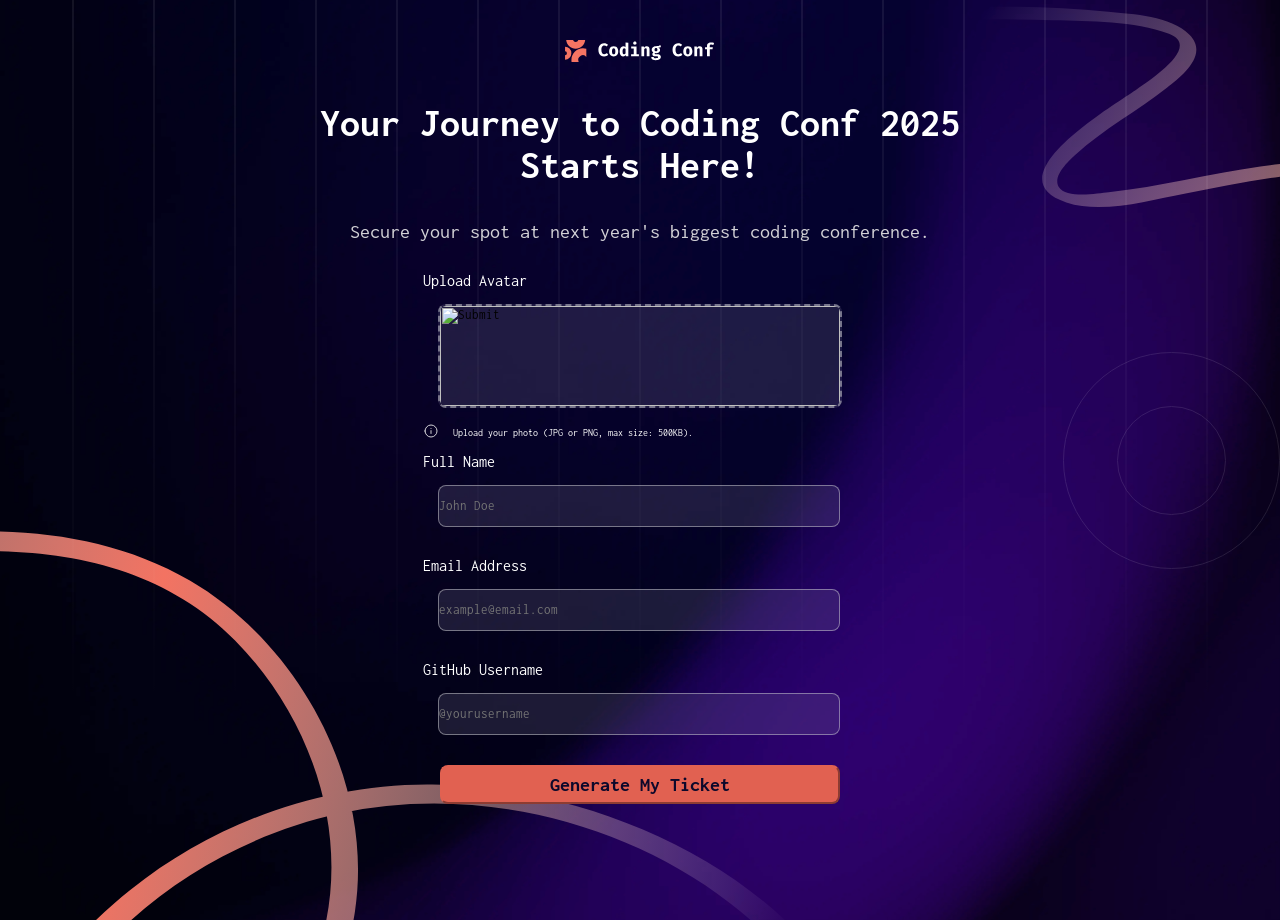
==== index.html @ 19244f57 "Add files via upload" ====
<!DOCTYPE html>
<html lang="en">

<head>
  <meta charset="UTF-8">
  <meta name="viewport" content="width=device-width, initial-scale=1.0">
  <!-- displays site properly based on user's device -->

  <link rel="icon" type="image/png" sizes="32x32" href="assets/images/favicon-32x32.png">
  <link rel="stylesheet" href="style.css">

  <title>Gerador de Ingresso para Conferência</title>
</head>

<body>

  <img src="assets/images/logo-full.svg" alt="logo" id="logo-full">
  <!-- Form starts -->
  <main id="main">

    <h1>Your Journey to Coding Conf 2025 Starts Here!</h1>
    <h2> Secure your spot at next year's biggest coding conference.</h2>


    <form>
      <div class="dados">
        <label for="image">Upload Avatar</label> <br>
        <input type="image" required placeholder = "Drag and drop or click to upload" class="upload-imagem"> <br>
        <img src="assets/images/icon-info.svg" alt="info">
        <p class="upload-p">Upload your photo (JPG or PNG, max size: 500KB).</p>
      </div>

      <div class="dados">
        <label for="nome">Full Name</label> <br>
        <input type="text" id="nome" required placeholder="John Doe">
      </div>
      <div class="dados">
        <label for="email">Email Address</label> <br>
        <input type="email" id="email" required placeholder="example@email.com">
      </div>
      <div class="dados">
        <label for="username">GitHub Username</label> <br>
        <input type="text" id="username" required placeholder="@yourusername">
      </div>

    </form>
    <button id="gerar-btn">Generate My Ticket</button>

    <!-- Form ends -->

    <!-- Generated tickets starts -->

    <!--<p>Congrats,  Full Name ! Your ticket is ready.</p>

    <p>We've emailed your ticket to Email Address and will send updates in the run up to the event.</p>-->
  </main>


  <!-- Generated tickets ends -->
<script src="script.js"></script>
</body>

</html>
---- style.css ----
@import url('https://fonts.googleapis.com/css2?family=Inconsolata:wght@200..900&family=Montserrat:ital,wght@0,100..900;1,100..900&display=swap');

* {
    margin: 0;
    padding: 0;
    font-family: Inconsolata, Verdana, Geneva, Tahoma, sans-serif;
   

}

:root {
    --cor1: #ffffff;
    --cor2: #d2d1d6;
    --cor3: #8784a4;
    --cor4: #4b486a;
    --cor5: #0c082b;
    --cor6: #f57261;
    --cor7: #e16151;
    /* gradiente texto */
    --grad_1: #f37362;
    --grad_2: #ffffff;
}

body {
     background-color: var(--cor5);
    width: 100%;
    min-height: 100vh;
    background-image: url('assets/images/pattern-lines.svg'), url('assets/images/pattern-squiggly-line-bottom-desktop.svg'), url('assets/images/pattern-squiggly-line-top.svg'), url('assets/images/pattern-circle.svg'), url('assets/images/background-desktop.png');
    background-repeat: no-repeat, no-repeat, no-repeat, no-repeat, repeat;
    background-position: center, bottom left, top right, center right, center;
    background-size: auto, auto, auto, auto, cover;

}

#logo-full {
    width: 150px;
    display: block;
    margin: 20px auto;
    padding-top: 20px;
}

h1 {
    font-size: 40px;
    color: var(--cor1);
    text-align: center;
    margin: 20px;

}

p {
    color: var(--cor1);
    font-size: 20px;
}

h2 {
    color: var(--cor2);
    font-weight: normal;
    margin: 15px 0;
    font-size: 20px;
}

.dados {
    padding: 0 10px;
    margin: 15px;
}

input {
    margin: 15px;
    height: 40px;
    width: 400px;
    border-radius: 8px;
    border: 1px solid rgba(210, 209, 214, 0.5);
    background-color: rgba(135, 132, 164, 0.2);
}

.upload-imagem {
    height: 100px;
    border: 2px dashed rgba(210, 209, 214, 0.5);
}

.upload-p {
    font-size: 10px;
    margin-left: 30px;
    margin-top: -15px;
}

label {
    margin: 15px auto 15px 0;
    color: var(--cor1);
}


#main {
    display: flex;
    flex-direction: column;
    justify-content: center;
    align-items: center;
    max-width: 800px;
    min-height: 400px;
    margin: auto;
    box-sizing: border-box;


}

#main-generator {
    background-image: url('assets/images/pattern-ticket.svg');
    background-repeat: no-repeat;
    background-position: center;
}

#gerar-btn{
    font-size: 20px;
    width: 400px;
    padding: 7px;
    background-color: var(--cor7);
    border-color: var(--cor7);
    border-radius: 8px;
    color: var(--cor5);
    font-weight: bold;
}

/* estilos pós-js */
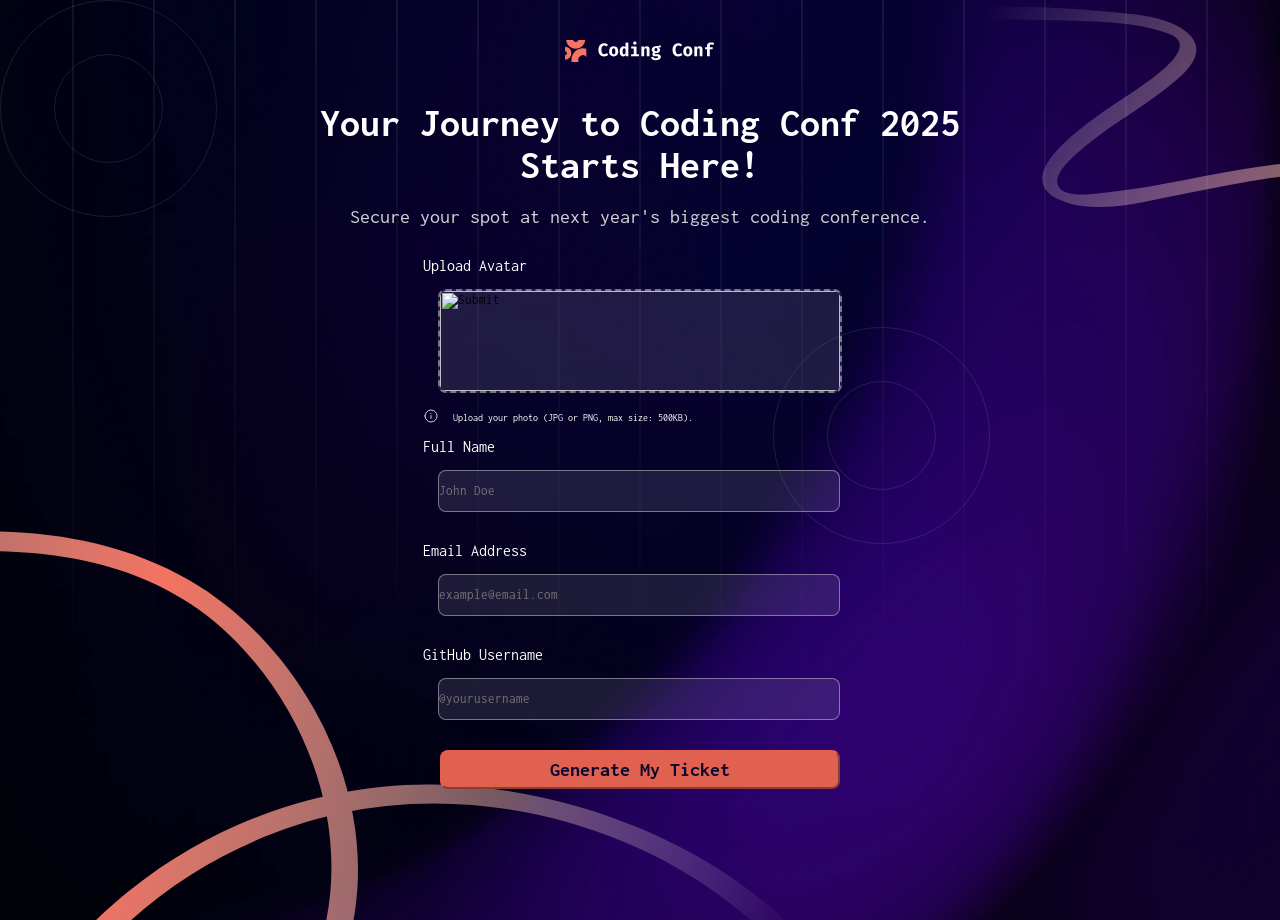
==== commit 5ba2c864: "Add files via upload" ====
--- a/index.html
+++ b/index.html
@@ -5,7 +5,6 @@
   <meta charset="UTF-8">
   <meta name="viewport" content="width=device-width, initial-scale=1.0">
   <!-- displays site properly based on user's device -->
-
   <link rel="icon" type="image/png" sizes="32x32" href="assets/images/favicon-32x32.png">
   <link rel="stylesheet" href="style.css">
 
@@ -17,15 +16,16 @@
   <img src="assets/images/logo-full.svg" alt="logo" id="logo-full">
   <!-- Form starts -->
   <main id="main">
-
-    <h1>Your Journey to Coding Conf 2025 Starts Here!</h1>
-    <h2> Secure your spot at next year's biggest coding conference.</h2>
-
+    <span>
+      <h1>Your Journey to Coding Conf 2025 Starts Here!</h1>
+      <h2> Secure your spot at next year's biggest coding conference.</h2>
+    </span>
 
     <form>
+      <img src="assets/images/logo-full.svg" alt="logo" class="logo">
       <div class="dados">
         <label for="image">Upload Avatar</label> <br>
-        <input type="image" required placeholder = "Drag and drop or click to upload" class="upload-imagem"> <br>
+        <input type="image" required placeholder="Drag and drop or click to upload" class="upload-imagem"> <br>
         <img src="assets/images/icon-info.svg" alt="info">
         <p class="upload-p">Upload your photo (JPG or PNG, max size: 500KB).</p>
       </div>
@@ -46,18 +46,9 @@
     </form>
     <button id="gerar-btn">Generate My Ticket</button>
 
-    <!-- Form ends -->
-
-    <!-- Generated tickets starts -->
-
-    <!--<p>Congrats,  Full Name ! Your ticket is ready.</p>
-
-    <p>We've emailed your ticket to Email Address and will send updates in the run up to the event.</p>-->
   </main>
 
-
-  <!-- Generated tickets ends -->
-<script src="script.js"></script>
+  <script src="script.js"></script>
 </body>
 
 </html>
--- a/style.css
+++ b/style.css
@@ -4,7 +4,7 @@
     margin: 0;
     padding: 0;
     font-family: Inconsolata, Verdana, Geneva, Tahoma, sans-serif;
-   
+
 
 }
 
@@ -22,12 +22,12 @@
 }
 
 body {
-     background-color: var(--cor5);
+    background-color: var(--cor5);
     width: 100%;
     min-height: 100vh;
     background-image: url('assets/images/pattern-lines.svg'), url('assets/images/pattern-squiggly-line-bottom-desktop.svg'), url('assets/images/pattern-squiggly-line-top.svg'), url('assets/images/pattern-circle.svg'), url('assets/images/background-desktop.png');
     background-repeat: no-repeat, no-repeat, no-repeat, no-repeat, repeat;
-    background-position: center, bottom left, top right, center right, center;
+    background-position: center, bottom left, top right, top left, center;
     background-size: auto, auto, auto, auto, cover;
 
 }
@@ -57,6 +57,7 @@
     font-weight: normal;
     margin: 15px 0;
     font-size: 20px;
+    text-align: center;
 }
 
 .dados {
@@ -71,6 +72,10 @@
     border-radius: 8px;
     border: 1px solid rgba(210, 209, 214, 0.5);
     background-color: rgba(135, 132, 164, 0.2);
+}
+
+input:hover {
+    cursor: pointer;
 }
 
 .upload-imagem {
@@ -91,11 +96,15 @@
 
 
 #main {
+    background-image: url(assets/images/pattern-circle.svg);
+    background-repeat: no-repeat;
+    background-size: auto;
+    background-position: center right;
     display: flex;
     flex-direction: column;
     justify-content: center;
     align-items: center;
-    max-width: 800px;
+    max-width: 700px;
     min-height: 400px;
     margin: auto;
     box-sizing: border-box;
@@ -103,13 +112,8 @@
 
 }
 
-#main-generator {
-    background-image: url('assets/images/pattern-ticket.svg');
-    background-repeat: no-repeat;
-    background-position: center;
-}
 
-#gerar-btn{
+#gerar-btn {
     font-size: 20px;
     width: 400px;
     padding: 7px;
@@ -120,5 +124,68 @@
     font-weight: bold;
 }
 
+#gerar-btn:hover {
+    cursor: pointer;
+}
+
 /* estilos pós-js */
 
+.ticket {
+    background-image: url('assets/images/pattern-ticket.svg');
+    background-repeat: no-repeat;
+    display: flex;
+    flex-direction: column;
+    justify-content: center;
+    align-items: center;
+    background-size: auto;
+    width: 100vh;
+    height: 50vh;
+}
+
+.ticket .dados {
+    display: none;
+}
+
+.novo-estilo {
+    display: flex;
+    flex-direction: column;
+    justify-content: center;
+    align-items: center;
+    gap: 10px;
+}
+
+.nome-alterado {
+    background: linear-gradient(to right, var(--grad_1), var(--grad_2));
+    -webkit-background-clip: text;
+    -webkit-text-fill-color: transparent;
+
+}
+
+.nome-alterado h1 {
+    font-size: 40px;
+    font-weight: bold;
+}
+
+.nome-alterado p {
+    font-size: 20px;
+}
+
+.logo {
+    height: 7vh;
+    align-items: top left;
+    justify-content: top left;
+    margin-left: 0;
+}
+
+
+.mensagem-inicial {
+    color: var(--cor1);
+}
+.parabens{
+    align-items: left;
+    text-align: left;
+}
+
+@media screen and (max-width: 375px){
+
+}
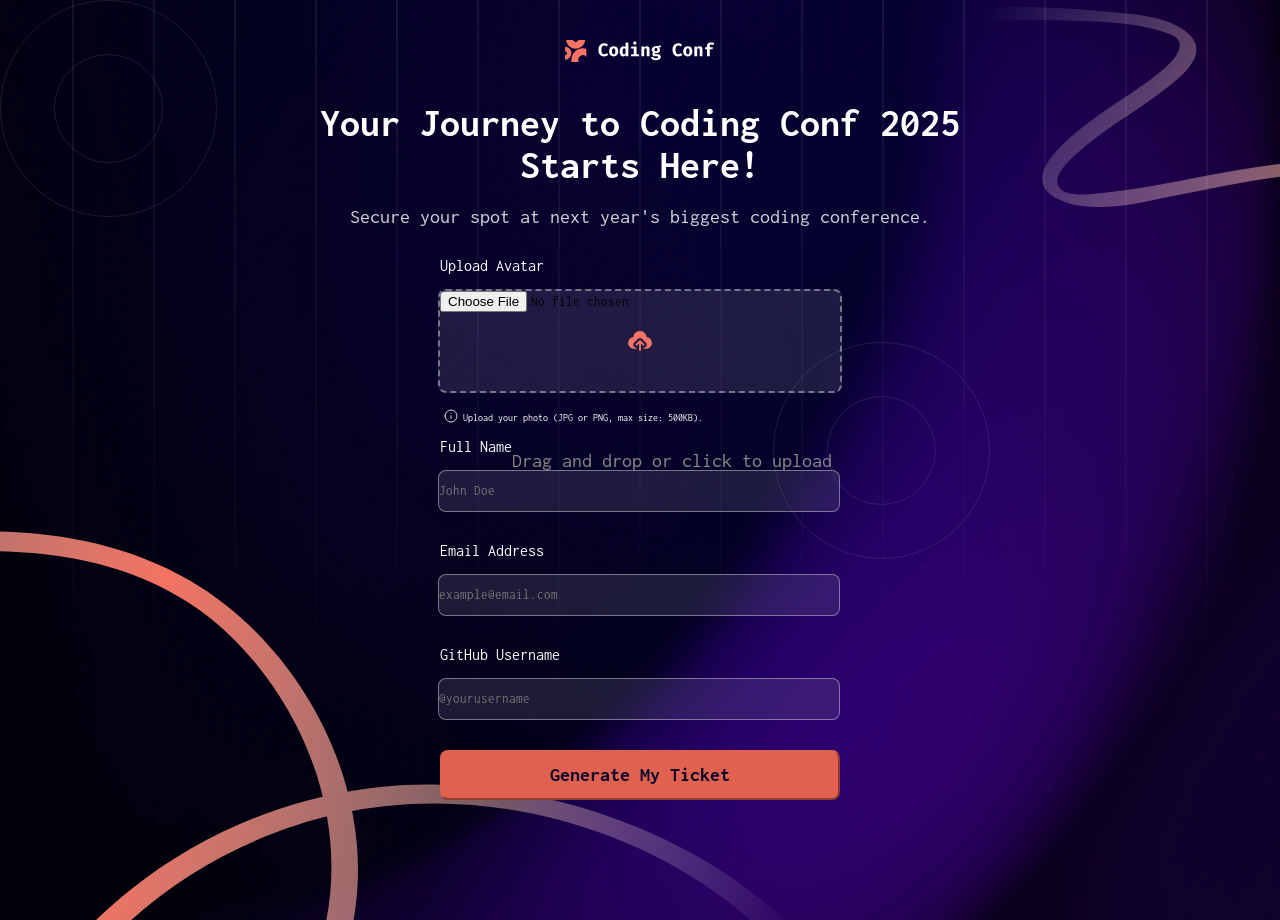
==== commit f9d2084b: "Add files via upload" ====
--- a/index.html
+++ b/index.html
@@ -14,20 +14,22 @@
 <body>
 
   <img src="assets/images/logo-full.svg" alt="logo" id="logo-full">
-  <!-- Form starts -->
+  
   <main id="main">
     <span>
       <h1>Your Journey to Coding Conf 2025 Starts Here!</h1>
       <h2> Secure your spot at next year's biggest coding conference.</h2>
     </span>
-
+    <div id="texto-alterado"></div>
+<!-- Form starts -->
     <form>
       <img src="assets/images/logo-full.svg" alt="logo" class="logo">
       <div class="dados">
-        <label for="image">Upload Avatar</label> <br>
-        <input type="image" required placeholder="Drag and drop or click to upload" class="upload-imagem"> <br>
-        <img src="assets/images/icon-info.svg" alt="info">
-        <p class="upload-p">Upload your photo (JPG or PNG, max size: 500KB).</p>
+        <label for="upload">Upload Avatar</label> <br>
+        <input type="file" placeholder="Drag and drop or click to upload" class="upload-imagem">
+        <p class="mensagem-upload">Drag and drop or click to upload</p><br>
+        <img src="assets/images/icon-info.svg" alt="info" id="info-img">
+        <p id="upload-p">Upload your photo (JPG or PNG, max size: 500KB).</p>
       </div>
 
       <div class="dados">
--- a/style.css
+++ b/style.css
@@ -64,6 +64,9 @@
     padding: 0 10px;
     margin: 15px;
 }
+#info-img{
+    margin-left: 20px;
+}
 
 input {
     margin: 15px;
@@ -83,14 +86,14 @@
     border: 2px dashed rgba(210, 209, 214, 0.5);
 }
 
-.upload-p {
+#upload-p {
     font-size: 10px;
-    margin-left: 30px;
+    margin-left: 40px;
     margin-top: -15px;
 }
 
 label {
-    margin: 15px auto 15px 0;
+    margin: 15px auto 15px 17px;
     color: var(--cor1);
 }
 
@@ -111,6 +114,14 @@
 
 
 }
+.mensagem-upload {
+    position: absolute;
+    top: 50%;
+    left: 40%;
+    margin: 0;
+    pointer-events: none;
+    color: #888;
+}
 
 
 #gerar-btn {
@@ -122,6 +133,8 @@
     border-radius: 8px;
     color: var(--cor5);
     font-weight: bold;
+    margin-bottom: 20px;
+    height: 50px;
 }
 
 #gerar-btn:hover {
@@ -146,28 +159,33 @@
     display: none;
 }
 
-.novo-estilo {
-    display: flex;
-    flex-direction: column;
-    justify-content: center;
-    align-items: center;
-    gap: 10px;
-}
+.upload-imagem {
+    background-image: url(assets/images/icon-upload.svg);
+    background-size: auto;
+    background-repeat: no-repeat;
+    background-position: center;
+}
+
 
 .nome-alterado {
     background: linear-gradient(to right, var(--grad_1), var(--grad_2));
-    -webkit-background-clip: text;
     -webkit-text-fill-color: transparent;
-
-}
-
-.nome-alterado h1 {
+    background-clip: text;
+    color: transparent;
     font-size: 40px;
     font-weight: bold;
-}
-
-.nome-alterado p {
-    font-size: 20px;
+    display: inline-block;
+
+}
+
+.email-alterado {
+    background: linear-gradient(to right, var(--grad_1), var(--grad_2));
+    -webkit-text-fill-color: transparent;
+    background-clip: text;
+    color: transparent;
+    font-size: 20px;
+    display: inline-block;
+    text-align: center;
 }
 
 .logo {
@@ -175,17 +193,37 @@
     align-items: top left;
     justify-content: top left;
     margin-left: 0;
-}
-
+
+}
 
 .mensagem-inicial {
     color: var(--cor1);
-}
-.parabens{
-    align-items: left;
+
+}
+
+.parabens {
+    display: inline-block;
     text-align: left;
-}
-
-@media screen and (max-width: 375px){
-
-}+
+}
+
+.texto-alterado {
+    display: table-column;
+    display: flex;
+    flex-direction: row;
+    justify-content: center;
+    align-items: center;
+}
+
+.mensagem-ticket1 {
+    display: inline-block;
+    width: 30vh;
+}
+
+.mensagem-ticket2 {
+    text-align: center;
+    display: block;
+    width: 300px;
+}
+
+@media screen and (max-width: 375px) {}
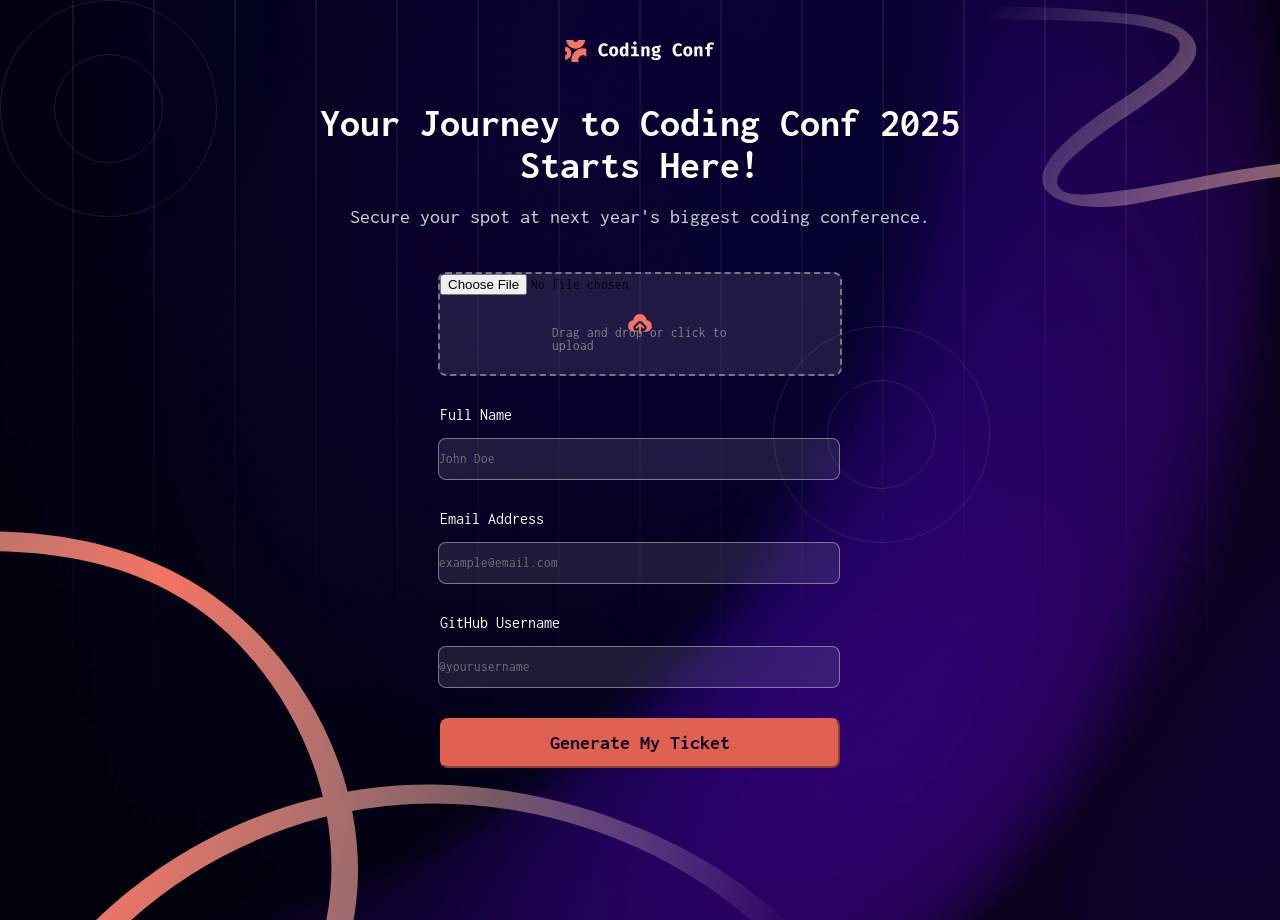
==== commit ab21b2ad: "Add files via upload" ====
--- a/index.html
+++ b/index.html
@@ -25,11 +25,10 @@
     <form>
       <img src="assets/images/logo-full.svg" alt="logo" class="logo">
       <div class="dados">
-        <label for="upload">Upload Avatar</label> <br>
-        <input type="file" placeholder="Drag and drop or click to upload" class="upload-imagem">
-        <p class="mensagem-upload">Drag and drop or click to upload</p><br>
-        <img src="assets/images/icon-info.svg" alt="info" id="info-img">
-        <p id="upload-p">Upload your photo (JPG or PNG, max size: 500KB).</p>
+        <input type="file" id="upload" class="upload-imagem" />
+        <label for="upload" class="mensagem-upload">
+          Drag and drop or click to upload
+        </label>
       </div>
 
       <div class="dados">
--- a/style.css
+++ b/style.css
@@ -63,8 +63,10 @@
 .dados {
     padding: 0 10px;
     margin: 15px;
-}
-#info-img{
+    position: relative;
+}
+
+#info-img {
     margin-left: 20px;
 }
 
@@ -114,14 +116,23 @@
 
 
 }
+
 .mensagem-upload {
     position: absolute;
+    left: 50%;
     top: 50%;
-    left: 40%;
-    margin: 0;
+    transform: translate(-50%, -50%);
+    color: #888;
     pointer-events: none;
-    color: #888;
-}
+    transition: 0.3s ease all;
+    font-size: 13px;
+}
+
+.mensagem-upload.hidden {
+    opacity: 0;
+    visibility: hidden;
+}
+
 
 
 #gerar-btn {
@@ -142,10 +153,18 @@
 }
 
 /* estilos pós-js */
-
+.borda-input {
+    border-color: var(--cor7);
+}
+.span-alterado{
+    width: 140vh;
+    justify-content: center;
+    align-items: center;
+}
 .ticket {
     background-image: url('assets/images/pattern-ticket.svg');
     background-repeat: no-repeat;
+    background-position: center;
     display: flex;
     flex-direction: column;
     justify-content: center;
@@ -178,6 +197,54 @@
 
 }
 
+
+.logo {
+    height: 5vh;
+    align-items: top left;
+    justify-content: top left;
+    margin: 20px 35% 15px 0;
+    
+
+}
+.dados-event{
+    font-size: 15px;
+    opacity: 0.8;
+}
+.foto-user{
+    width: 85px;
+    border-radius: 20%;
+    align-items: left;
+    margin-right: 60%;
+    display: inline-block;
+}
+.nome-ticket{
+    display: inline-block;
+    font-size: 20px;
+}
+.mensagem-inicial {
+    color: var(--cor1);
+
+}
+
+.parabens {
+    display: inline-block;
+    text-align: left;
+
+}
+
+#texto-alterado {
+    display: flex;
+    flex-direction: row;
+    justify-content: center;
+    align-items: center;
+    width: 110vh;
+}
+
+.mensagem-ticket1 {
+    display: block;
+    width: auto;
+}
+
 .email-alterado {
     background: linear-gradient(to right, var(--grad_1), var(--grad_2));
     -webkit-text-fill-color: transparent;
@@ -185,45 +252,14 @@
     color: transparent;
     font-size: 20px;
     display: inline-block;
-    text-align: center;
-}
-
-.logo {
-    height: 7vh;
-    align-items: top left;
-    justify-content: top left;
-    margin-left: 0;
-
-}
-
-.mensagem-inicial {
-    color: var(--cor1);
-
-}
-
-.parabens {
-    display: inline-block;
+    text-align: right;
+    margin: 0 4px 0 7px;
+}
+
+.mensagem-ticket2 {
     text-align: left;
-
-}
-
-.texto-alterado {
-    display: table-column;
-    display: flex;
-    flex-direction: row;
-    justify-content: center;
-    align-items: center;
-}
-
-.mensagem-ticket1 {
-    display: inline-block;
+    display: block;
     width: 30vh;
 }
 
-.mensagem-ticket2 {
-    text-align: center;
-    display: block;
-    width: 300px;
-}
-
 @media screen and (max-width: 375px) {}
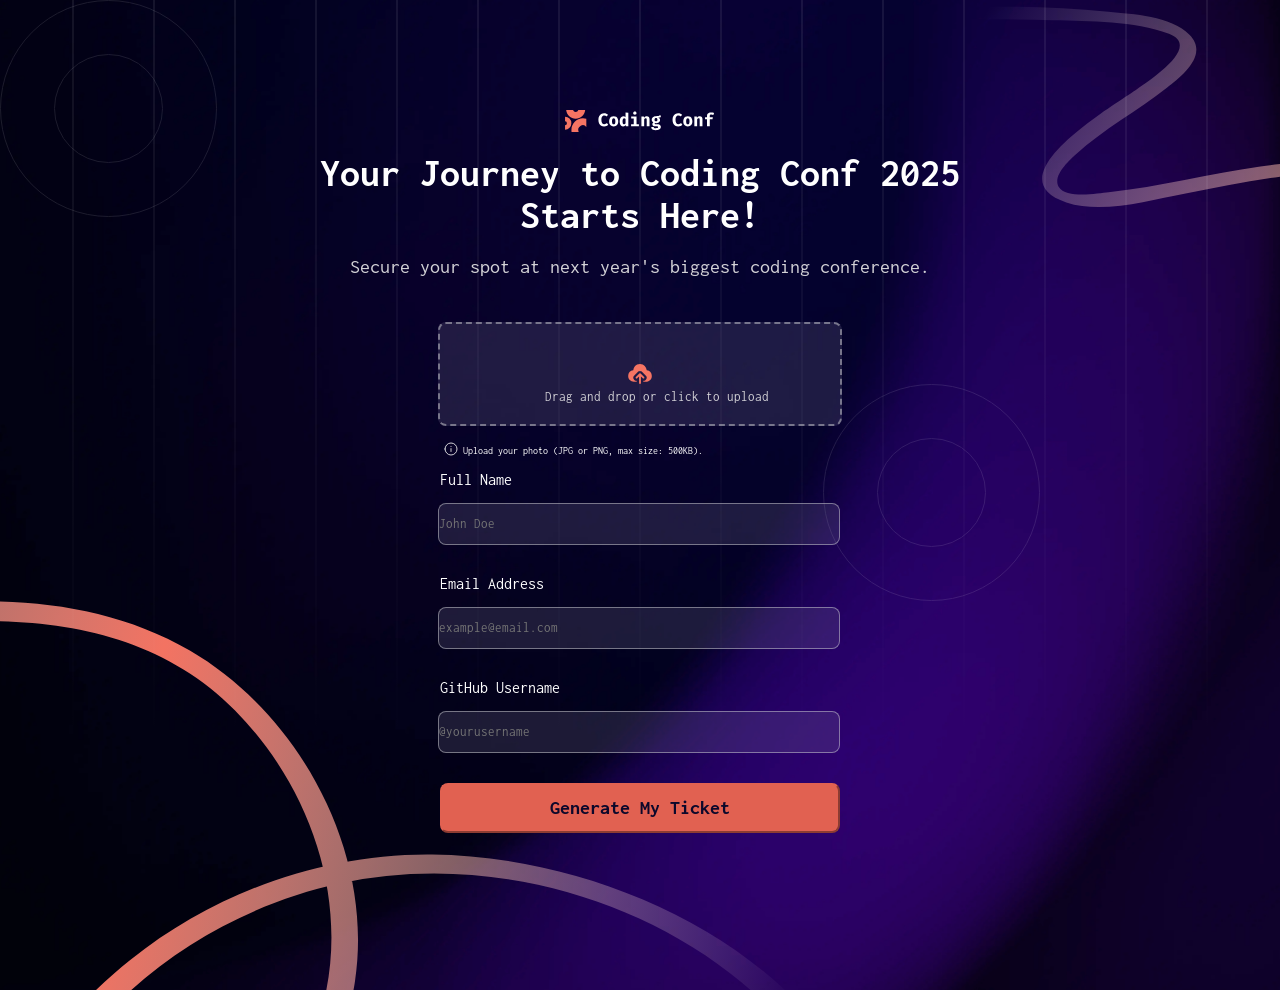
==== commit a29f0c97: "alteração no efeito pós-criação do ticket" ====
--- a/index.html
+++ b/index.html
@@ -14,21 +14,26 @@
 <body>
 
   <img src="assets/images/logo-full.svg" alt="logo" id="logo-full">
-  
+
+
   <main id="main">
     <span>
       <h1>Your Journey to Coding Conf 2025 Starts Here!</h1>
       <h2> Secure your spot at next year's biggest coding conference.</h2>
     </span>
     <div id="texto-alterado"></div>
-<!-- Form starts -->
+    <!-- Form starts -->
     <form>
       <img src="assets/images/logo-full.svg" alt="logo" class="logo">
       <div class="dados">
-        <input type="file" id="upload" class="upload-imagem" />
+        <input draggable="true" id="upload" type="file" class="upload-imagem" name="upload"
+          value="./assets/images/image-avatar.jpg">
         <label for="upload" class="mensagem-upload">
           Drag and drop or click to upload
         </label>
+        <br>
+        <img src="assets/images/icon-info.svg" alt="icon info" id="info-img">
+        <p id="upload-p">Upload your photo (JPG or PNG, max size: 500KB).</p>
       </div>
 
       <div class="dados">
--- a/style.css
+++ b/style.css
@@ -35,7 +35,8 @@
 #logo-full {
     width: 150px;
     display: block;
-    margin: 20px auto;
+    margin: auto;
+    margin-top: 10vh;
     padding-top: 20px;
 }
 
@@ -79,6 +80,14 @@
     background-color: rgba(135, 132, 164, 0.2);
 }
 
+input[type="file"]::file-selector-button {
+    display: none;
+}
+
+input[type="file"]::-webkit-file-upload-button {
+    display: none;
+}
+
 input:hover {
     cursor: pointer;
 }
@@ -98,7 +107,6 @@
     margin: 15px auto 15px 17px;
     color: var(--cor1);
 }
-
 
 #main {
     background-image: url(assets/images/pattern-circle.svg);
@@ -109,7 +117,7 @@
     flex-direction: column;
     justify-content: center;
     align-items: center;
-    max-width: 700px;
+    max-width: 800px;
     min-height: 400px;
     margin: auto;
     box-sizing: border-box;
@@ -122,18 +130,21 @@
     left: 50%;
     top: 50%;
     transform: translate(-50%, -50%);
-    color: #888;
+    color: #d2d1d6;
     pointer-events: none;
     transition: 0.3s ease all;
     font-size: 13px;
-}
-
-.mensagem-upload.hidden {
-    opacity: 0;
-    visibility: hidden;
-}
-
-
+    white-space: nowrap;
+}
+
+input[type="file"] {
+    color: transparent;
+    -webkit-text-fill-color: transparent;
+}
+
+input[type="file"]::file-selector-button {
+    display: none;
+}
 
 #gerar-btn {
     font-size: 20px;
@@ -156,11 +167,13 @@
 .borda-input {
     border-color: var(--cor7);
 }
-.span-alterado{
-    width: 140vh;
-    justify-content: center;
-    align-items: center;
-}
+
+.span-alterado {
+    width: 700px;
+    justify-content: center;
+    align-items: center;
+}
+
 .ticket {
     background-image: url('assets/images/pattern-ticket.svg');
     background-repeat: no-repeat;
@@ -203,24 +216,28 @@
     align-items: top left;
     justify-content: top left;
     margin: 20px 35% 15px 0;
-    
-
-}
-.dados-event{
+
+
+}
+
+.dados-event {
     font-size: 15px;
     opacity: 0.8;
 }
-.foto-user{
+
+.foto-user {
     width: 85px;
     border-radius: 20%;
     align-items: left;
     margin-right: 60%;
     display: inline-block;
 }
-.nome-ticket{
-    display: inline-block;
-    font-size: 20px;
-}
+
+.nome-ticket {
+    display: inline-block;
+    font-size: 20px;
+}
+
 .mensagem-inicial {
     color: var(--cor1);
 
@@ -233,11 +250,12 @@
 }
 
 #texto-alterado {
-    display: flex;
-    flex-direction: row;
-    justify-content: center;
-    align-items: center;
-    width: 110vh;
+    display: grid;
+    grid-template-columns: auto auto;
+    justify-content: center;
+    align-items: center;
+    width: 120vh;
+    gap: 4px;
 }
 
 .mensagem-ticket1 {
@@ -257,9 +275,9 @@
 }
 
 .mensagem-ticket2 {
-    text-align: left;
+    text-align: center;
     display: block;
-    width: 30vh;
+    grid-column: 1 / -1;
 }
 
 @media screen and (max-width: 375px) {}
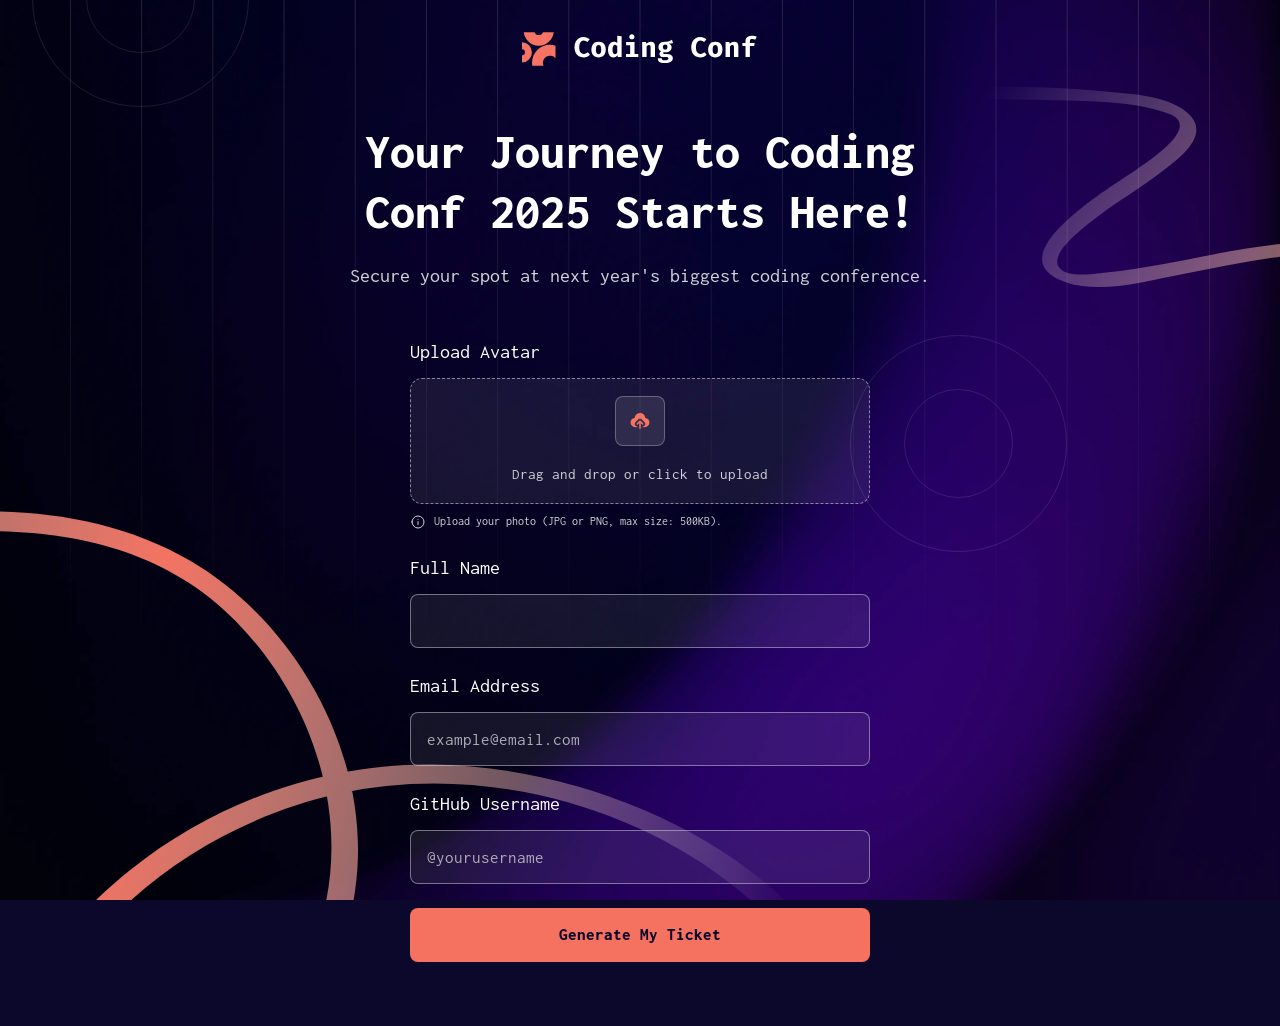
==== commit a17504b4: "Add files via upload" ====
--- a/index.html
+++ b/index.html
@@ -4,57 +4,120 @@
 <head>
   <meta charset="UTF-8">
   <meta name="viewport" content="width=device-width, initial-scale=1.0">
-  <!-- displays site properly based on user's device -->
   <link rel="icon" type="image/png" sizes="32x32" href="assets/images/favicon-32x32.png">
   <link rel="stylesheet" href="style.css">
-
   <title>Gerador de Ingresso para Conferência</title>
 </head>
 
 <body>
+  <div class="decor" aria-hidden="true"></div>
 
-  <img src="assets/images/logo-full.svg" alt="logo" id="logo-full">
+  <header class="header">
+    <img src="assets/images/logo-full.svg" alt="Coding Conf" class="header__logo">
+  </header>
 
+  <main class="main">
 
-  <main id="main">
-    <span>
-      <h1>Your Journey to Coding Conf 2025 Starts Here!</h1>
-      <h2> Secure your spot at next year's biggest coding conference.</h2>
-    </span>
-    <div id="texto-alterado"></div>
-    <!-- Form starts -->
-    <form>
-      <img src="assets/images/logo-full.svg" alt="logo" class="logo">
-      <div class="dados">
-        <input draggable="true" id="upload" type="file" class="upload-imagem" name="upload"
-          value="./assets/images/image-avatar.jpg">
-        <label for="upload" class="mensagem-upload">
-          Drag and drop or click to upload
-        </label>
-        <br>
-        <img src="assets/images/icon-info.svg" alt="icon info" id="info-img">
-        <p id="upload-p">Upload your photo (JPG or PNG, max size: 500KB).</p>
+    <!-- Visão 1: formulário -->
+    <section id="form-view" class="view">
+      <h1 class="title">Your Journey to Coding Conf 2025 Starts Here!</h1>
+      <p class="subtitle">Secure your spot at next year's biggest coding conference.</p>
+
+      <form id="ticket-form" class="form" novalidate>
+
+        <!-- Avatar -->
+        <div class="field">
+          <label class="label" for="avatar">Upload Avatar</label>
+          <div class="dropzone" id="dropzone">
+            <input type="file" id="avatar" name="avatar" class="dropzone__input"
+              accept="image/png, image/jpeg" aria-describedby="avatar-message">
+            <span class="dropzone__icon">
+              <img id="avatar-preview" src="assets/images/icon-upload.svg" alt="">
+            </span>
+            <p class="dropzone__text" id="dropzone-text">Drag and drop or click to upload</p>
+            <div class="dropzone__actions" id="dropzone-actions" hidden>
+              <button type="button" class="chip chip--underline" id="remove-btn">Remove image</button>
+              <button type="button" class="chip" id="change-btn">Change image</button>
+            </div>
+          </div>
+          <p class="message" id="avatar-message">
+            <span class="message__icon" aria-hidden="true"></span>
+            <span class="message__text">Upload your photo (JPG or PNG, max size: 500KB).</span>
+          </p>
+        </div>
+
+        <!-- Nome -->
+        <div class="field">
+          <label class="label" for="nome">Full Name</label>
+          <input class="input" type="text" id="nome" name="nome" autocomplete="name"
+            aria-describedby="nome-message">
+          <p class="message message--error" id="nome-message" hidden>
+            <span class="message__icon" aria-hidden="true"></span>
+            <span class="message__text"></span>
+          </p>
+        </div>
+
+        <!-- Email -->
+        <div class="field">
+          <label class="label" for="email">Email Address</label>
+          <input class="input" type="email" id="email" name="email" autocomplete="email"
+            placeholder="example@email.com" aria-describedby="email-message">
+          <p class="message message--error" id="email-message" hidden>
+            <span class="message__icon" aria-hidden="true"></span>
+            <span class="message__text"></span>
+          </p>
+        </div>
+
+        <!-- GitHub -->
+        <div class="field">
+          <label class="label" for="username">GitHub Username</label>
+          <input class="input" type="text" id="username" name="username" autocomplete="off"
+            autocapitalize="off" spellcheck="false" placeholder="@yourusername"
+            aria-describedby="username-message">
+          <p class="message message--error" id="username-message" hidden>
+            <span class="message__icon" aria-hidden="true"></span>
+            <span class="message__text"></span>
+          </p>
+        </div>
+
+        <button type="submit" class="btn" id="gerar-btn">Generate My Ticket</button>
+      </form>
+    </section>
+
+    <!-- Visão 2: ingresso -->
+    <section id="ticket-view" class="view" hidden>
+      <h1 class="title" id="ticket-title" tabindex="-1">
+        Congrats, <span class="gradient-text" id="t-name"></span>! Your ticket is ready.
+      </h1>
+      <p class="lead">
+        We've emailed your ticket to <span class="accent" id="t-email"></span>
+        and will send updates in the run up to the event.
+      </p>
+
+      <div class="ticket-wrap">
+        <article class="ticket" aria-label="Your conference ticket">
+          <div class="ticket__top">
+            <img src="assets/images/logo-full.svg" alt="Coding Conf" class="ticket__logo">
+            <p class="ticket__date">Jan 31, 2025 / Austin, TX</p>
+          </div>
+          <div class="ticket__user">
+            <img class="ticket__avatar" id="t-avatar" src="" alt="">
+            <div class="ticket__info">
+              <p class="ticket__name" id="t-fullname"></p>
+              <p class="ticket__github">
+                <img src="assets/images/icon-github.svg" alt="" class="ticket__github-icon">
+                <span id="t-github"></span>
+              </p>
+            </div>
+          </div>
+          <p class="ticket__number" aria-label="Ticket number"><span id="t-number">#01609</span></p>
+        </article>
       </div>
-
-      <div class="dados">
-        <label for="nome">Full Name</label> <br>
-        <input type="text" id="nome" required placeholder="John Doe">
-      </div>
-      <div class="dados">
-        <label for="email">Email Address</label> <br>
-        <input type="email" id="email" required placeholder="example@email.com">
-      </div>
-      <div class="dados">
-        <label for="username">GitHub Username</label> <br>
-        <input type="text" id="username" required placeholder="@yourusername">
-      </div>
-
-    </form>
-    <button id="gerar-btn">Generate My Ticket</button>
+    </section>
 
   </main>
 
   <script src="script.js"></script>
 </body>
 
-</html>+</html>
--- a/style.css
+++ b/style.css
@@ -1,283 +1,515 @@
-@import url('https://fonts.googleapis.com/css2?family=Inconsolata:wght@200..900&family=Montserrat:ital,wght@0,100..900;1,100..900&display=swap');
-
-* {
-    margin: 0;
-    padding: 0;
-    font-family: Inconsolata, Verdana, Geneva, Tahoma, sans-serif;
-
-
-}
-
-:root {
-    --cor1: #ffffff;
-    --cor2: #d2d1d6;
-    --cor3: #8784a4;
-    --cor4: #4b486a;
-    --cor5: #0c082b;
-    --cor6: #f57261;
-    --cor7: #e16151;
-    /* gradiente texto */
-    --grad_1: #f37362;
-    --grad_2: #ffffff;
-}
-
-body {
-    background-color: var(--cor5);
-    width: 100%;
-    min-height: 100vh;
-    background-image: url('assets/images/pattern-lines.svg'), url('assets/images/pattern-squiggly-line-bottom-desktop.svg'), url('assets/images/pattern-squiggly-line-top.svg'), url('assets/images/pattern-circle.svg'), url('assets/images/background-desktop.png');
-    background-repeat: no-repeat, no-repeat, no-repeat, no-repeat, repeat;
-    background-position: center, bottom left, top right, top left, center;
-    background-size: auto, auto, auto, auto, cover;
-
-}
-
-#logo-full {
-    width: 150px;
-    display: block;
-    margin: auto;
-    margin-top: 10vh;
-    padding-top: 20px;
-}
-
-h1 {
-    font-size: 40px;
-    color: var(--cor1);
-    text-align: center;
-    margin: 20px;
-
-}
-
-p {
-    color: var(--cor1);
-    font-size: 20px;
-}
-
-h2 {
-    color: var(--cor2);
-    font-weight: normal;
-    margin: 15px 0;
-    font-size: 20px;
-    text-align: center;
-}
-
-.dados {
-    padding: 0 10px;
-    margin: 15px;
-    position: relative;
-}
-
-#info-img {
-    margin-left: 20px;
-}
-
-input {
-    margin: 15px;
-    height: 40px;
-    width: 400px;
-    border-radius: 8px;
-    border: 1px solid rgba(210, 209, 214, 0.5);
-    background-color: rgba(135, 132, 164, 0.2);
-}
-
-input[type="file"]::file-selector-button {
-    display: none;
-}
-
-input[type="file"]::-webkit-file-upload-button {
-    display: none;
-}
-
-input:hover {
-    cursor: pointer;
-}
-
-.upload-imagem {
-    height: 100px;
-    border: 2px dashed rgba(210, 209, 214, 0.5);
-}
-
-#upload-p {
-    font-size: 10px;
-    margin-left: 40px;
-    margin-top: -15px;
-}
-
-label {
-    margin: 15px auto 15px 17px;
-    color: var(--cor1);
-}
-
-#main {
-    background-image: url(assets/images/pattern-circle.svg);
-    background-repeat: no-repeat;
-    background-size: auto;
-    background-position: center right;
-    display: flex;
-    flex-direction: column;
-    justify-content: center;
-    align-items: center;
-    max-width: 800px;
-    min-height: 400px;
-    margin: auto;
-    box-sizing: border-box;
-
-
-}
-
-.mensagem-upload {
-    position: absolute;
-    left: 50%;
-    top: 50%;
-    transform: translate(-50%, -50%);
-    color: #d2d1d6;
-    pointer-events: none;
-    transition: 0.3s ease all;
-    font-size: 13px;
-    white-space: nowrap;
-}
-
-input[type="file"] {
-    color: transparent;
-    -webkit-text-fill-color: transparent;
-}
-
-input[type="file"]::file-selector-button {
-    display: none;
-}
-
-#gerar-btn {
-    font-size: 20px;
-    width: 400px;
-    padding: 7px;
-    background-color: var(--cor7);
-    border-color: var(--cor7);
-    border-radius: 8px;
-    color: var(--cor5);
-    font-weight: bold;
-    margin-bottom: 20px;
-    height: 50px;
-}
-
-#gerar-btn:hover {
-    cursor: pointer;
-}
-
-/* estilos pós-js */
-.borda-input {
-    border-color: var(--cor7);
-}
-
-.span-alterado {
-    width: 700px;
-    justify-content: center;
-    align-items: center;
-}
-
-.ticket {
-    background-image: url('assets/images/pattern-ticket.svg');
-    background-repeat: no-repeat;
-    background-position: center;
-    display: flex;
-    flex-direction: column;
-    justify-content: center;
-    align-items: center;
-    background-size: auto;
-    width: 100vh;
-    height: 50vh;
-}
-
-.ticket .dados {
-    display: none;
-}
-
-.upload-imagem {
-    background-image: url(assets/images/icon-upload.svg);
-    background-size: auto;
-    background-repeat: no-repeat;
-    background-position: center;
-}
-
-
-.nome-alterado {
-    background: linear-gradient(to right, var(--grad_1), var(--grad_2));
-    -webkit-text-fill-color: transparent;
-    background-clip: text;
-    color: transparent;
-    font-size: 40px;
-    font-weight: bold;
-    display: inline-block;
-
-}
-
-
-.logo {
-    height: 5vh;
-    align-items: top left;
-    justify-content: top left;
-    margin: 20px 35% 15px 0;
-
-
-}
-
-.dados-event {
-    font-size: 15px;
-    opacity: 0.8;
-}
-
-.foto-user {
-    width: 85px;
-    border-radius: 20%;
-    align-items: left;
-    margin-right: 60%;
-    display: inline-block;
-}
-
-.nome-ticket {
-    display: inline-block;
-    font-size: 20px;
-}
-
-.mensagem-inicial {
-    color: var(--cor1);
-
-}
-
-.parabens {
-    display: inline-block;
-    text-align: left;
-
-}
-
-#texto-alterado {
-    display: grid;
-    grid-template-columns: auto auto;
-    justify-content: center;
-    align-items: center;
-    width: 120vh;
-    gap: 4px;
-}
-
-.mensagem-ticket1 {
-    display: block;
-    width: auto;
-}
-
-.email-alterado {
-    background: linear-gradient(to right, var(--grad_1), var(--grad_2));
-    -webkit-text-fill-color: transparent;
-    background-clip: text;
-    color: transparent;
-    font-size: 20px;
-    display: inline-block;
-    text-align: right;
-    margin: 0 4px 0 7px;
-}
-
-.mensagem-ticket2 {
-    text-align: center;
-    display: block;
-    grid-column: 1 / -1;
-}
-
-@media screen and (max-width: 375px) {}+@import url('https://fonts.googleapis.com/css2?family=Inconsolata:wght@400;500;700;800&display=swap');
+
+:root {
+  --neutral-0: #ffffff;
+  --neutral-300: #d2d1d6;
+  --neutral-500: #8784a4;
+  --neutral-700: #4b486a;
+  --neutral-900: #0c082b;
+  --orange-500: #f57261;
+  --orange-700: #e16151;
+
+  /* gradiente do texto */
+  --grad-start: #f37362;
+  --grad-end: #ffffff;
+
+  --border: 1px solid rgba(210, 209, 214, 0.5);
+  --field-bg: rgba(255, 255, 255, 0.08);
+  --field-bg-hover: rgba(210, 209, 214, 0.25);
+  --radius: 8px;
+  --form-width: 460px;
+}
+
+*,
+*::before,
+*::after {
+  box-sizing: border-box;
+  margin: 0;
+  padding: 0;
+}
+
+html {
+  -webkit-text-size-adjust: 100%;
+}
+
+body {
+  min-height: 100vh;
+  min-height: 100dvh;
+  background-color: var(--neutral-900);
+  color: var(--neutral-0);
+  font-family: 'Inconsolata', Verdana, Geneva, Tahoma, sans-serif;
+  font-size: 1.0625rem;
+  line-height: 1.4;
+  overflow-x: hidden;
+}
+
+img {
+  display: block;
+  max-width: 100%;
+}
+
+button,
+input {
+  font: inherit;
+  color: inherit;
+}
+
+[hidden] {
+  display: none !important;
+}
+
+/* ---------- Fundo decorativo ---------- */
+.decor {
+  position: fixed;
+  inset: 0;
+  z-index: -1;
+  pointer-events: none;
+  background-repeat: no-repeat;
+  background-image:
+    url('assets/images/pattern-squiggly-line-bottom-desktop.svg'),
+    url('assets/images/pattern-squiggly-line-top.svg'),
+    url('assets/images/pattern-circle.svg'),
+    url('assets/images/pattern-circle.svg'),
+    url('assets/images/pattern-lines.svg'),
+    url('assets/images/background-desktop.png');
+  background-position:
+    left bottom,
+    right 80px,
+    left 3% top -110px,
+    right 20% top 49%,
+    center,
+    center;
+  background-size: auto, auto, auto, auto, cover, cover;
+}
+
+/* ---------- Estrutura ---------- */
+.header {
+  display: flex;
+  justify-content: center;
+  padding: 32px 16px 0;
+}
+
+.header__logo {
+  height: 34px;
+  width: auto;
+}
+
+.main {
+  display: flex;
+  flex-direction: column;
+  align-items: center;
+  padding: 56px 16px 64px;
+  text-align: center;
+}
+
+.view {
+  width: 100%;
+  display: flex;
+  flex-direction: column;
+  align-items: center;
+}
+
+.title {
+  max-width: 820px;
+  font-size: clamp(1.75rem, 1.2rem + 2.4vw, 3.4rem);
+  font-weight: 800;
+  line-height: 1.2;
+  text-wrap: balance;
+  overflow-wrap: anywhere;
+}
+
+.title:focus {
+  outline: none;
+}
+
+.subtitle {
+  margin-top: 20px;
+  max-width: 700px;
+  color: var(--neutral-300);
+  font-size: clamp(1rem, 0.9rem + 0.5vw, 1.25rem);
+  text-wrap: balance;
+}
+
+/* ---------- Formulário ---------- */
+.form {
+  width: 100%;
+  max-width: var(--form-width);
+  margin-top: 48px;
+  text-align: left;
+}
+
+.field {
+  margin-bottom: 24px;
+}
+
+.label {
+  display: block;
+  margin-bottom: 12px;
+  font-size: 1.25rem; /* 20px, conforme o guia de estilo */
+  color: var(--neutral-0);
+}
+
+.input {
+  display: block;
+  width: 100%;
+  height: 54px;
+  padding: 0 16px;
+  border: var(--border);
+  border-radius: var(--radius);
+  background-color: var(--field-bg);
+  transition: background-color 0.15s ease, border-color 0.15s ease;
+}
+
+.input::placeholder {
+  color: var(--neutral-300);
+  opacity: 0.8;
+}
+
+.input:hover {
+  background-color: var(--field-bg-hover);
+}
+
+.input:focus-visible,
+.btn:focus-visible,
+.chip:focus-visible {
+  outline: 2px solid var(--neutral-0);
+  outline-offset: 3px;
+}
+
+.input.is-invalid,
+.dropzone.is-invalid {
+  border-color: var(--orange-500);
+}
+
+/* Mensagens (dica e erro) */
+.message {
+  display: flex;
+  align-items: center;
+  gap: 8px;
+  margin-top: 10px;
+  color: var(--neutral-300);
+  font-size: 0.75rem;
+  line-height: 1.3;
+}
+
+.message--error,
+.message.is-error {
+  color: var(--orange-500);
+}
+
+.message__icon {
+  flex: none;
+  width: 16px;
+  height: 16px;
+  background-color: currentColor;
+  -webkit-mask: url('assets/images/icon-info.svg') center / contain no-repeat;
+  mask: url('assets/images/icon-info.svg') center / contain no-repeat;
+}
+
+/* ---------- Dropzone ---------- */
+.dropzone {
+  position: relative;
+  display: flex;
+  flex-direction: column;
+  align-items: center;
+  justify-content: center;
+  gap: 18px;
+  min-height: 126px;
+  padding: 16px;
+  border: 1px dashed rgba(210, 209, 214, 0.6);
+  border-radius: 12px;
+  background-color: var(--field-bg);
+  transition: background-color 0.15s ease;
+}
+
+.dropzone:hover,
+.dropzone.is-dragging {
+  background-color: var(--field-bg-hover);
+}
+
+.dropzone:focus-within {
+  outline: 2px solid var(--neutral-0);
+  outline-offset: 3px;
+}
+
+.dropzone__input {
+  position: absolute;
+  inset: 0;
+  z-index: 1;
+  width: 100%;
+  height: 100%;
+  opacity: 0;
+  cursor: pointer;
+}
+
+.dropzone.has-image .dropzone__input {
+  pointer-events: none;
+}
+
+.dropzone__icon {
+  display: grid;
+  place-items: center;
+  width: 50px;
+  height: 50px;
+  overflow: hidden;
+  border: 1px solid rgba(210, 209, 214, 0.35);
+  border-radius: var(--radius);
+  background-color: rgba(255, 255, 255, 0.1);
+}
+
+.dropzone__icon img {
+  width: 100%;
+  height: 100%;
+}
+
+.dropzone:not(.has-image) .dropzone__icon img {
+  width: 24px;
+  height: 24px;
+}
+
+.dropzone.has-image .dropzone__icon img {
+  object-fit: cover;
+}
+
+.dropzone__text {
+  color: var(--neutral-300);
+  font-size: 0.9375rem;
+  text-align: center;
+}
+
+.dropzone__actions {
+  position: relative;
+  z-index: 2;
+  display: flex;
+  gap: 8px;
+  margin-top: -2px;
+}
+
+.chip {
+  padding: 2px 8px;
+  border: 0;
+  border-radius: 4px;
+  background-color: rgba(255, 255, 255, 0.12);
+  color: var(--neutral-0);
+  font-size: 0.75rem;
+  cursor: pointer;
+}
+
+.chip:hover {
+  background-color: rgba(255, 255, 255, 0.22);
+}
+
+.chip--underline {
+  color: var(--neutral-300);
+  text-decoration: underline;
+}
+
+/* ---------- Botão ---------- */
+.btn {
+  display: block;
+  width: 100%;
+  height: 54px;
+  margin-top: 24px;
+  border: 0;
+  border-radius: var(--radius);
+  background-color: var(--orange-500);
+  color: var(--neutral-900);
+  font-weight: 800;
+  font-size: 1.0625rem;
+  cursor: pointer;
+  transition: background-color 0.15s ease, box-shadow 0.15s ease;
+}
+
+.btn:hover {
+  background-color: var(--orange-700);
+  box-shadow: 0 3px 0 rgba(245, 114, 97, 0.85);
+}
+
+/* ---------- Tela do ingresso ---------- */
+.gradient-text {
+  background: linear-gradient(90deg, var(--grad-start), var(--grad-end));
+  -webkit-background-clip: text;
+  background-clip: text;
+  -webkit-text-fill-color: transparent;
+  color: transparent;
+}
+
+.lead {
+  max-width: 460px;
+  margin-top: 36px;
+  color: var(--neutral-300);
+  font-size: clamp(1rem, 0.9rem + 0.5vw, 1.25rem);
+  line-height: 1.45;
+  text-wrap: balance;
+}
+
+.accent {
+  color: var(--orange-500);
+  overflow-wrap: anywhere;
+}
+
+.ticket-wrap {
+  container-type: inline-size;
+  width: 100%;
+  max-width: 600px;
+  margin-top: clamp(56px, 9vw, 110px);
+}
+
+.ticket {
+  position: relative;
+  display: flex;
+  flex-direction: column;
+  justify-content: space-between;
+  aspect-ratio: 600 / 280;
+  padding: 4.5cqw 19cqw 4cqw 4cqw;
+  background: url('assets/images/pattern-ticket.svg') center / 100% 100% no-repeat;
+  text-align: left;
+}
+
+.ticket__logo {
+  width: 45cqw;
+  max-width: none;
+  height: auto;
+}
+
+.ticket__date {
+  margin-top: 1.2cqw;
+  padding-left: 10cqw;
+  color: var(--neutral-300);
+  font-size: clamp(0.75rem, 2.6cqw, 1rem);
+}
+
+.ticket__user {
+  display: flex;
+  align-items: center;
+  gap: 2.4cqw;
+}
+
+.ticket__avatar {
+  flex: none;
+  width: clamp(44px, 13.3cqw, 80px);
+  height: clamp(44px, 13.3cqw, 80px);
+  border-radius: 8px;
+  object-fit: cover;
+  background-color: rgba(255, 255, 255, 0.1);
+}
+
+.ticket__info {
+  min-width: 0;
+}
+
+.ticket__name {
+  font-size: clamp(1rem, 4.3cqw, 1.625rem);
+  line-height: 1.2;
+  overflow-wrap: anywhere;
+}
+
+.ticket__github {
+  display: flex;
+  align-items: center;
+  gap: 8px;
+  margin-top: 4px;
+  color: var(--neutral-300);
+  font-size: clamp(0.75rem, 2.8cqw, 1.0625rem);
+  overflow-wrap: anywhere;
+}
+
+.ticket__github-icon {
+  flex: none;
+  width: clamp(12px, 2.7cqw, 16px);
+  height: auto;
+}
+
+.ticket__number {
+  position: absolute;
+  top: 0;
+  right: 0;
+  bottom: 0;
+  width: 19cqw;
+  display: grid;
+  place-items: center;
+  color: rgba(255, 255, 255, 0.4);
+  font-size: clamp(1rem, 4.7cqw, 1.875rem);
+  font-weight: 500;
+}
+
+.ticket__number span {
+  writing-mode: vertical-rl;
+  letter-spacing: 0.02em;
+}
+
+/* ---------- Tablet ---------- */
+@media (max-width: 1024px) {
+  .decor {
+    background-image:
+      url('assets/images/pattern-squiggly-line-bottom-mobile-tablet.svg'),
+      url('assets/images/pattern-squiggly-line-top.svg'),
+      url('assets/images/pattern-circle.svg'),
+      url('assets/images/pattern-circle.svg'),
+      url('assets/images/pattern-lines.svg'),
+      url('assets/images/background-tablet.png');
+    background-position:
+      left bottom,
+      right 60px,
+      left 3% top -110px,
+      right -60px top 55%,
+      center,
+      center;
+  }
+}
+
+/* ---------- Mobile ---------- */
+@media (max-width: 600px) {
+  body {
+    font-size: 1rem;
+  }
+
+  .header {
+    padding-top: 28px;
+  }
+
+  .header__logo {
+    height: 26px;
+  }
+
+  .main {
+    padding-top: 40px;
+    padding-bottom: 48px;
+  }
+
+  .subtitle {
+    margin-top: 16px;
+  }
+
+  .form {
+    margin-top: 40px;
+  }
+
+  .decor {
+    background-image:
+      url('assets/images/pattern-squiggly-line-bottom-mobile-tablet.svg'),
+      url('assets/images/pattern-squiggly-line-top.svg'),
+      url('assets/images/pattern-circle.svg'),
+      url('assets/images/pattern-circle.svg'),
+      url('assets/images/pattern-lines.svg'),
+      url('assets/images/background-mobile.png');
+    background-position:
+      left bottom,
+      right top 20px,
+      left -70px top -120px,
+      right -110px top 58%,
+      center,
+      center;
+    background-size: 140% auto, 60% auto, auto, auto, cover, cover;
+  }
+
+  .lead {
+    margin-top: 28px;
+  }
+}
+
+@media (prefers-reduced-motion: reduce) {
+  * {
+    transition: none !important;
+  }
+}
